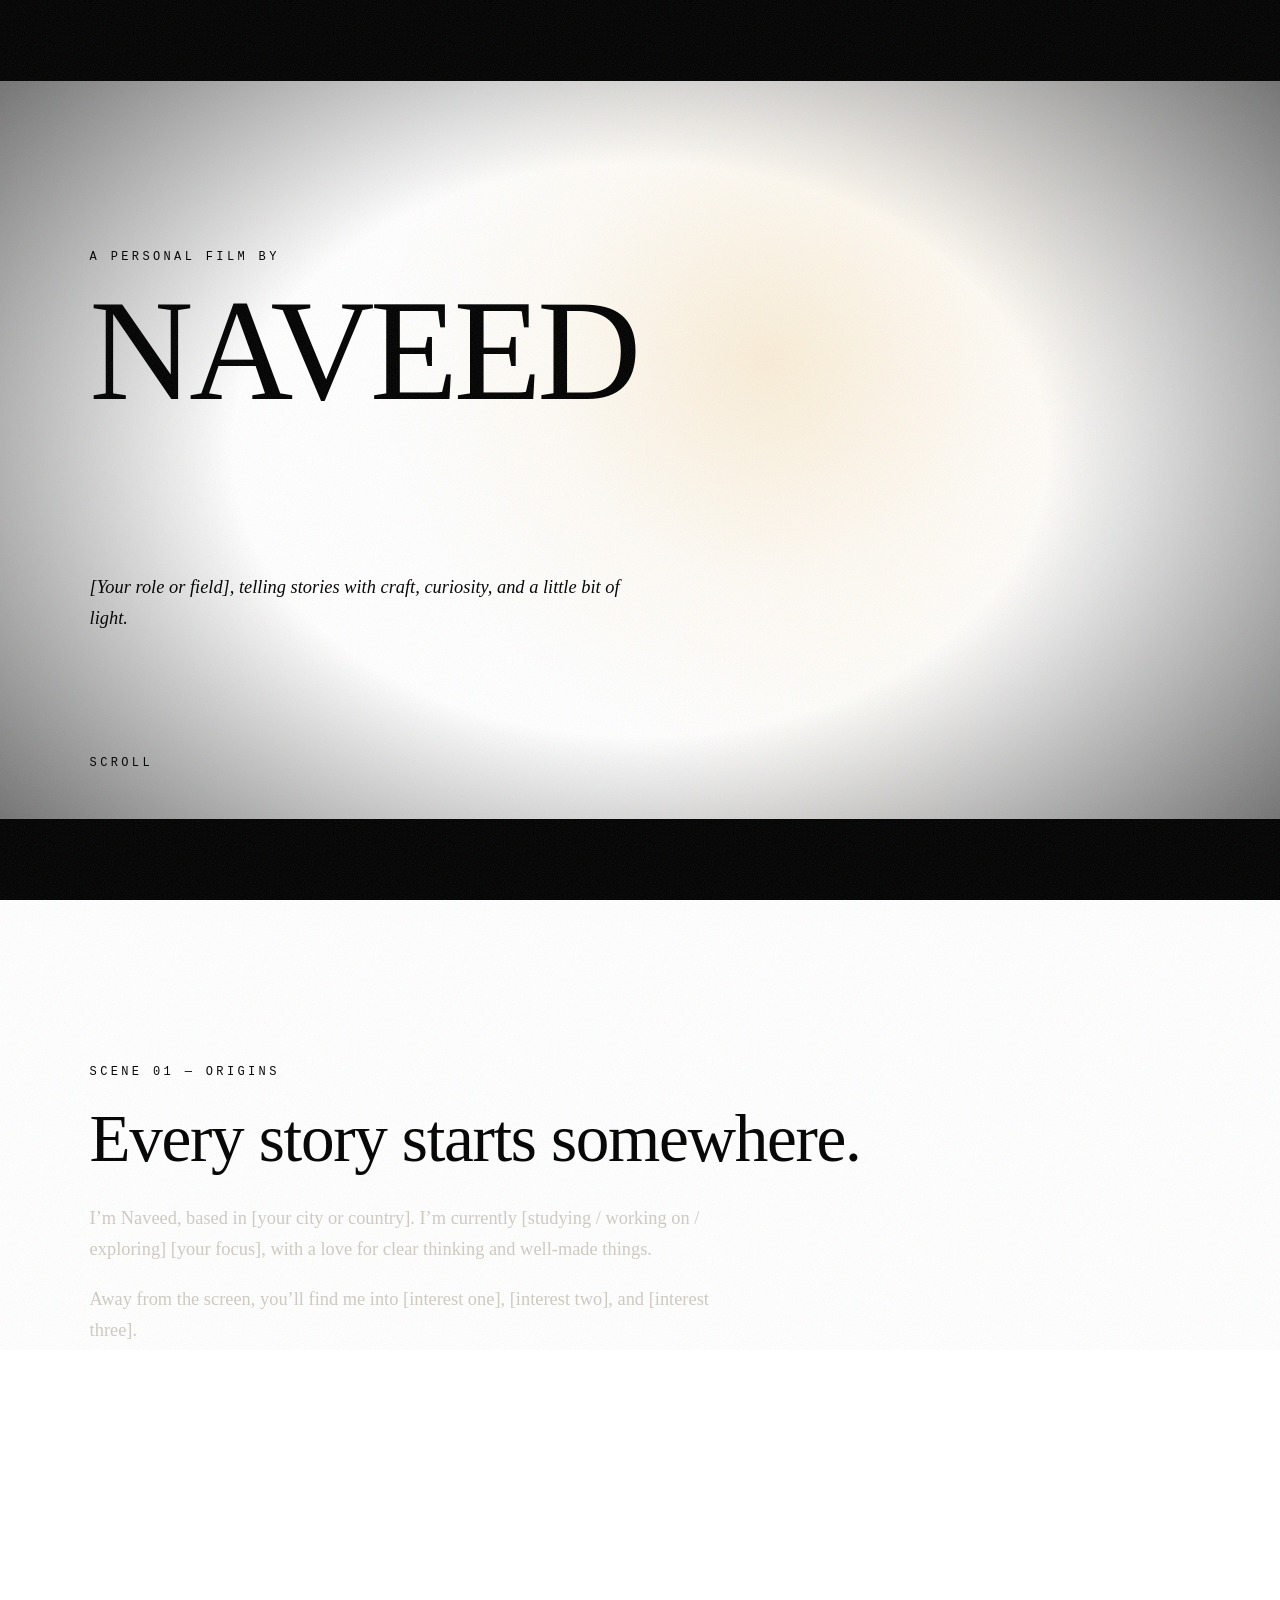
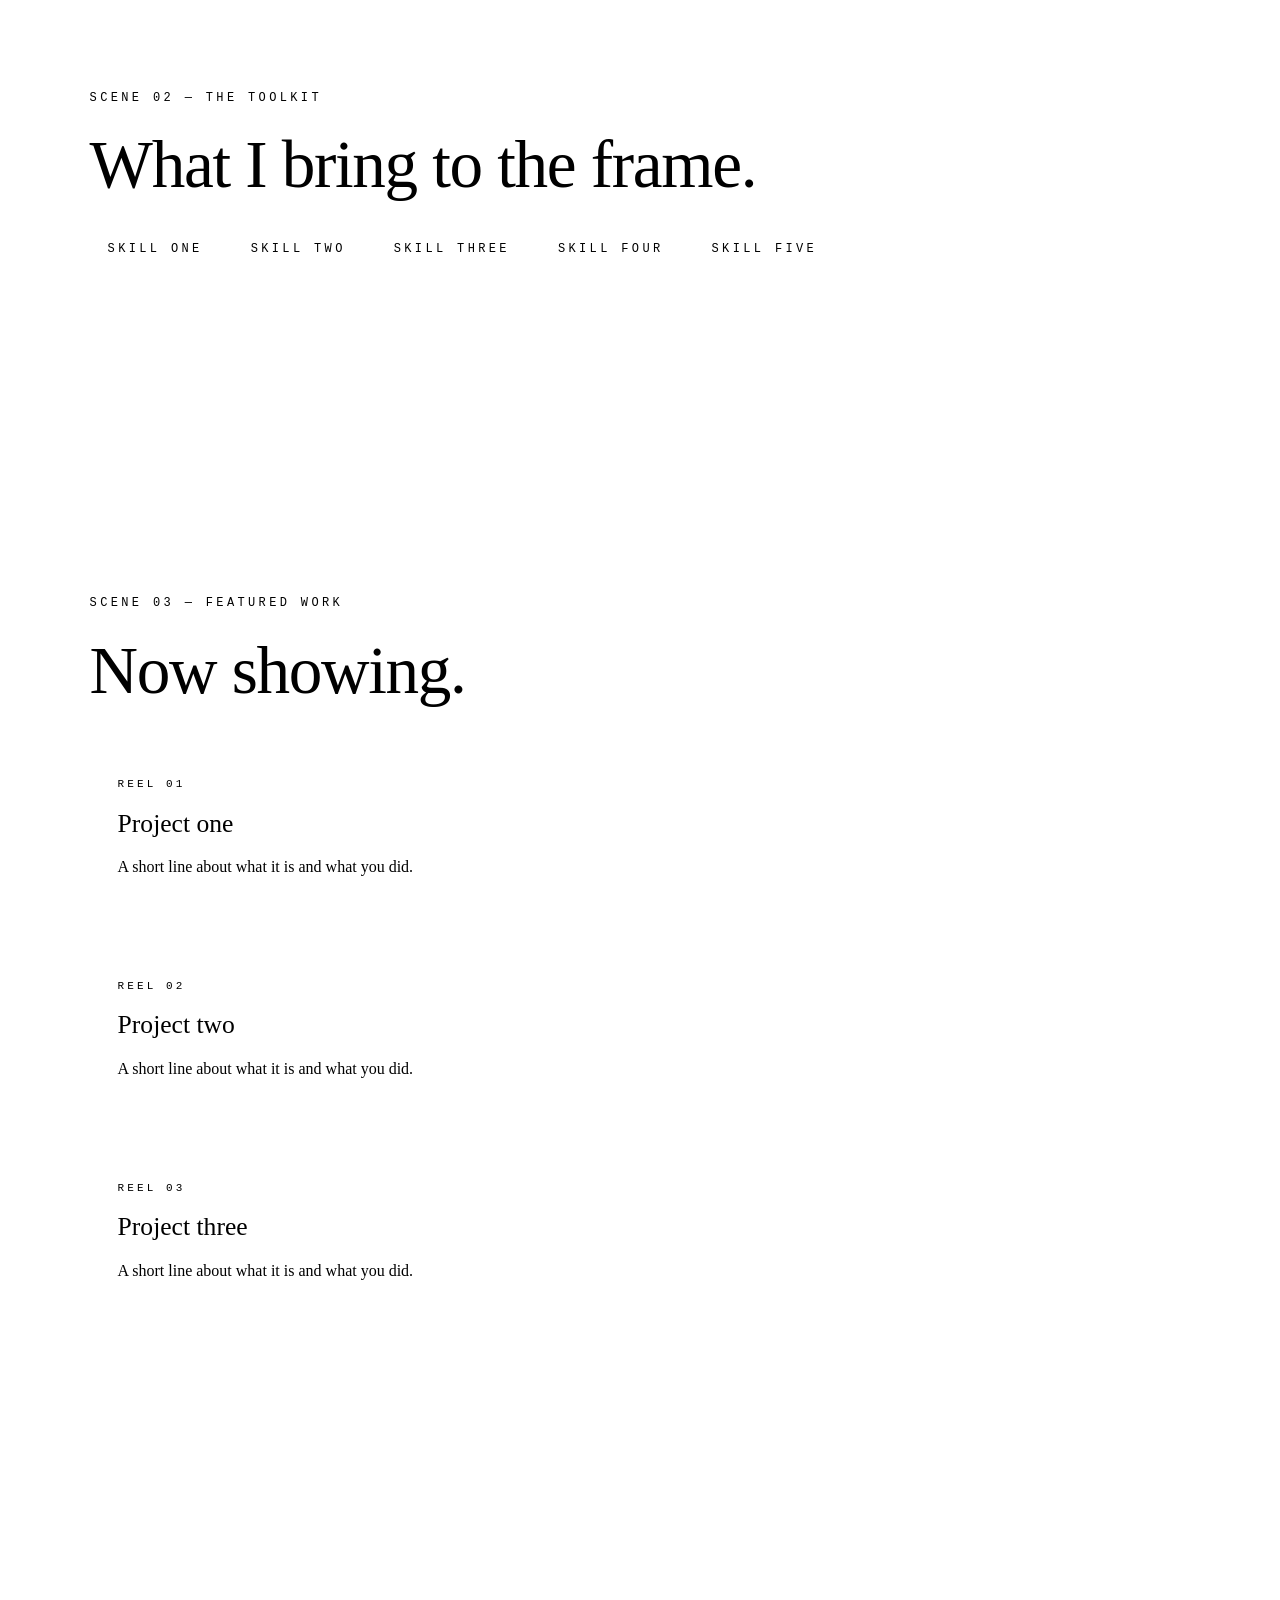
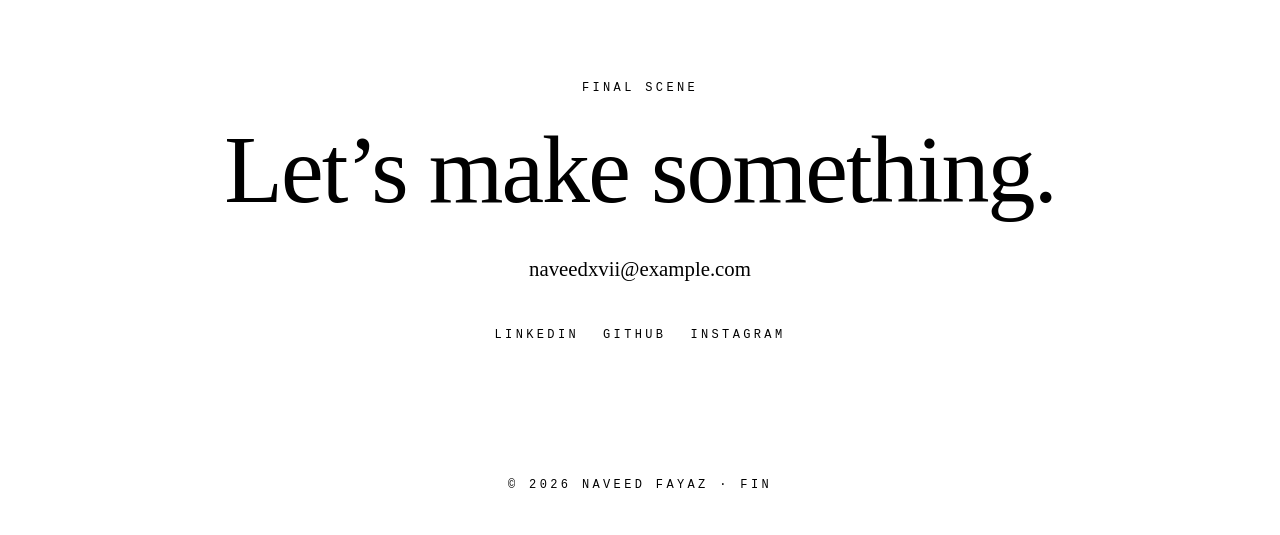
==== docs/index.html @ 534cb466 "Add static site under docs/ for GitHub Pages" ====
<!DOCTYPE html>
<html lang="en">
<head>
  <meta charset="utf-8">
  <meta name="viewport" content="width=device-width,initial-scale=1,viewport-fit=cover">
  <title>Naveed Fayaz</title>
  <link rel="stylesheet" href="s.css">
</head>
<body>
<nav class="mono"><span>N.F.</span><div><a href="#about">About</a><a href="#skills">Skills</a><a href="#work">Work</a><a href="#contact">Contact</a></div></nav>

<header class="hero" id="top">
  <div class="glow" id="glow"></div><div class="beam"></div>
  <div class="in">
    <div class="pre mono">A personal film by</div>
    <h1><span>Naveed</span><span>Fayaz</span></h1>
    <p class="tag">[Your role or field], telling stories with craft, curiosity, and a little bit of light.</p>
  </div>
  <div class="scroll mono">Scroll<i></i></div>
</header>

<section class="scene" id="about">
  <span class="num mono rv">Scene 01 — Origins</span>
  <h2 class="rv">Every story starts somewhere.</h2>
  <p class="rv">I’m Naveed, based in [your city or country]. I’m currently [studying / working on / exploring] [your focus], with a love for clear thinking and well-made things.</p>
  <p class="rv">Away from the screen, you’ll find me into [interest one], [interest two], and [interest three].</p>
</section>

<section class="scene" id="skills">
  <span class="num mono rv">Scene 02 — The Toolkit</span>
  <h2 class="rv">What I bring to the frame.</h2>
  <div class="chips rv mono">
    <span class="chip">Skill one</span><span class="chip">Skill two</span><span class="chip">Skill three</span><span class="chip">Skill four</span><span class="chip">Skill five</span>
  </div>
</section>

<section class="scene" id="work">
  <span class="num mono rv">Scene 03 — Featured Work</span>
  <h2 class="rv">Now showing.</h2>
  <div class="reel">
    <article class="film rv"><span class="mono">Reel 01</span><h3>Project one</h3><p>A short line about what it is and what you did.</p></article>
    <article class="film rv"><span class="mono">Reel 02</span><h3>Project two</h3><p>A short line about what it is and what you did.</p></article>
    <article class="film rv"><span class="mono">Reel 03</span><h3>Project three</h3><p>A short line about what it is and what you did.</p></article>
  </div>
</section>

<section class="scene credits" id="contact">
  <span class="num mono rv">Final Scene</span>
  <h2 class="rv">Let’s make something.</h2>
  <a class="rv" href="mailto:naveedvxii@example.com">naveedxvii@example.com</a>
  <div class="links mono rv"><a href="#">LinkedIn</a><a href="#">GitHub</a><a href="#">Instagram</a></div>
</section>
<div class="end mono">© 2026 Naveed Fayaz · Fin</div>

<script src="a.js"></script>
</body>
</html>
---- docs/s.css ----
--bg:#07070a;--surface:#101015;--text:#f1ede4;--muted:#8d8a84;--accent:#e8b04a;--border:#22222a;
  color-scheme:dark;box-sizing:border-box;
  padding-top:env(safe-area-inset-top,0px);padding-bottom:env(safe-area-inset-bottom,0px);
}
@media (prefers-color-scheme:dark){:root:not([data-theme="light"]){--bg:#07070a;--surface:#101015;--text:#f1ede4;--muted:#8d8a84;--accent:#e8b04a;--border:#22222a}}
:root[data-theme="dark"]{--bg:#07070a;--surface:#101015;--text:#f1ede4;--muted:#8d8a84;--accent:#e8b04a;--border:#22222a}
html{scroll-padding-top:env(safe-area-inset-top,0px);scroll-behavior:smooth;background:var(--bg)}
*{box-sizing:border-box}
body{margin:0;background:var(--bg);color:var(--text);font-family:Georgia,"Times New Roman",serif;line-height:1.7;overflow-x:hidden}
.mono{font-family:ui-monospace,"SF Mono",Menlo,Consolas,monospace;font-size:12px;letter-spacing:.28em;text-transform:uppercase}

/* film grain + vignette */
body::before{content:"";position:fixed;inset:-50%;z-index:50;pointer-events:none;opacity:.09;
  background-image:url("data:image/svg+xml;utf8,<svg xmlns='http://www.w3.org/2000/svg' width='200' height='200'><filter id='n'><feTurbulence type='fractalNoise' baseFrequency='.9' numOctaves='2' stitchTiles='stitch'/></filter><rect width='100%' height='100%' filter='url(%23n)'/></svg>");
  animation:grain 1s steps(6) infinite}
@keyframes grain{0%{transform:translate(0,0)}20%{transform:translate(-3%,2%)}40%{transform:translate(2%,-3%)}60%{transform:translate(-2%,-1%)}80%{transform:translate(3%,3%)}100%{transform:translate(0,0)}}
body::after{content:"";position:fixed;inset:0;z-index:49;pointer-events:none;background:radial-gradient(ellipse at center,transparent 45%,rgba(0,0,0,.65) 100%)}

nav{position:fixed;top:env(safe-area-inset-top,0px);left:0;right:0;z-index:40;display:flex;justify-content:space-between;align-items:center;padding:18px 24px;color:var(--muted)}
nav a{color:inherit;text-decoration:none;margin-left:18px;transition:color .3s}
nav a:hover{color:var(--accent)}
body::selection{background:var(--accent);color:#000}

/* hero */
.hero{position:relative;min-height:100vh;min-height:100svh;display:flex;flex-direction:column;justify-content:center;padding:0 7vw;overflow:hidden}
.hero::before,.hero::after{content:"";position:absolute;left:0;right:0;height:9vh;background:#000;z-index:3}
.hero::before{top:0;animation:barT 1.6s .2s cubic-bezier(.7,0,.2,1) both}
.hero::after{bottom:0;animation:barB 1.6s .2s cubic-bezier(.7,0,.2,1) both}
@keyframes barT{from{height:50vh}to{height:9vh}}
@keyframes barB{from{height:50vh}to{height:9vh}}
.glow{position:absolute;width:70vmax;height:70vmax;left:var(--mx,60%);top:var(--my,40%);transform:translate(-50%,-50%);
  background:radial-gradient(circle,rgba(232,176,74,.22),rgba(232,176,74,.05) 35%,transparent 62%);transition:left .6s ease-out,top .6s ease-out;z-index:1}
.beam{position:absolute;top:-20%;right:12%;width:30vmax;height:140%;transform:rotate(18deg);z-index:1;
  background:linear-gradient(90deg,transparent,rgba(255,240,210,.07),transparent);animation:sweep 9s ease-in-out infinite alternate}
@keyframes sweep{from{transform:rotate(18deg) translateX(-8vmax)}to{transform:rotate(18deg) translateX(8vmax)}}
.hero .in{position:relative;z-index:2}
.pre{color:var(--accent);opacity:0;animation:fade 1.4s 1.4s forwards}
h1{margin:18px 0 22px;font-weight:400;font-size:clamp(3rem,15vw,9rem);line-height:.92;letter-spacing:-.03em;text-transform:uppercase}
h1 span{display:block;opacity:0;filter:blur(14px);transform:translateY(24px);animation:rise 1.6s forwards cubic-bezier(.2,.7,.2,1)}
h1 span:nth-child(1){animation-delay:1.7s}
h1 span:nth-child(2){animation-delay:2.0s;color:transparent;-webkit-text-stroke:1px var(--text)}
@keyframes rise{to{opacity:1;filter:blur(0);transform:none}}
@keyframes fade{to{opacity:1}}
.tag{max-width:30em;color:var(--muted);font-size:1.15rem;font-style:italic;opacity:0;animation:fade 1.6s 2.6s forwards}
.scroll{position:absolute;bottom:13vh;left:7vw;z-index:2;color:var(--muted);opacity:0;animation:fade 1s 3.2s forwards}
.scroll i{display:inline-block;width:1px;height:40px;background:var(--accent);margin-left:14px;vertical-align:middle;animation:drip 2s ease-in-out infinite}
@keyframes drip{0%{transform:scaleY(0);transform-origin:top}50%{transform:scaleY(1);transform-origin:top}51%{transform-origin:bottom}100%{transform:scaleY(0);transform-origin:bottom}}

/* scenes */
.scene{position:relative;padding:18vh 7vw;border-top:1px solid var(--border)}
.num{color:var(--accent);display:block;margin-bottom:22px}
.scene h2{margin:0 0 28px;font-weight:400;font-size:clamp(2rem,8vw,4.2rem);line-height:1.05;letter-spacing:-.02em}
.scene p{max-width:36em;color:#cfcbc2;font-size:1.15rem;margin:0 0 18px}
.chips{display:flex;flex-wrap:wrap;gap:12px;margin-top:10px}
.chip{border:1px solid var(--border);padding:10px 18px;border-radius:2px;background:var(--surface);transition:all .4s}
.chip:hover{border-color:var(--accent);color:var(--accent);transform:translateY(-3px)}
.reel{display:grid;gap:22px;margin-top:20px}
.film{position:relative;background:var(--surface);border:1px solid var(--border);padding:34px 28px;overflow:hidden;transition:transform .5s,border-color .5s}
.film::before{content:"";position:absolute;inset:0;background:linear-gradient(120deg,transparent 30%,rgba(232,176,74,.08),transparent 70%);transform:translateX(-100%);transition:transform .9s}
.film:hover{transform:translateY(-6px);border-color:var(--accent)}
.film:hover::before{transform:translateX(100%)}
.film h3{margin:6px 0 8px;font-weight:400;font-size:1.6rem}
.film p{margin:0;font-size:1rem;color:var(--muted)}
.film .mono{color:var(--accent);font-size:11px}

/* credits */
.credits{text-align:center;padding:22vh 7vw 14vh}
.credits h2{font-size:clamp(2.2rem,10vw,6rem);margin:0 0 30px;font-weight:400;letter-spacing:-.02em}
.credits a{display:inline-block;color:var(--text);text-decoration:none;border-bottom:1px solid var(--accent);padding-bottom:4px;font-size:1.3rem;transition:color .3s}
.credits a:hover{color:var(--accent)}
.links{margin-top:34px;color:var(--muted)}
.links a{font-size:12px;border:0;margin:0 12px;color:var(--muted)}
.end{padding:0 0 40px;text-align:center;color:var(--muted)}

/* reveal */
.rv{opacity:0;transform:translateY(40px);filter:blur(6px);transition:opacity 1.2s ease,transform 1.2s cubic-bezier(.2,.7,.2,1),filter 1.2s}
.rv.on{opacity:1;transform:none;filter:none}
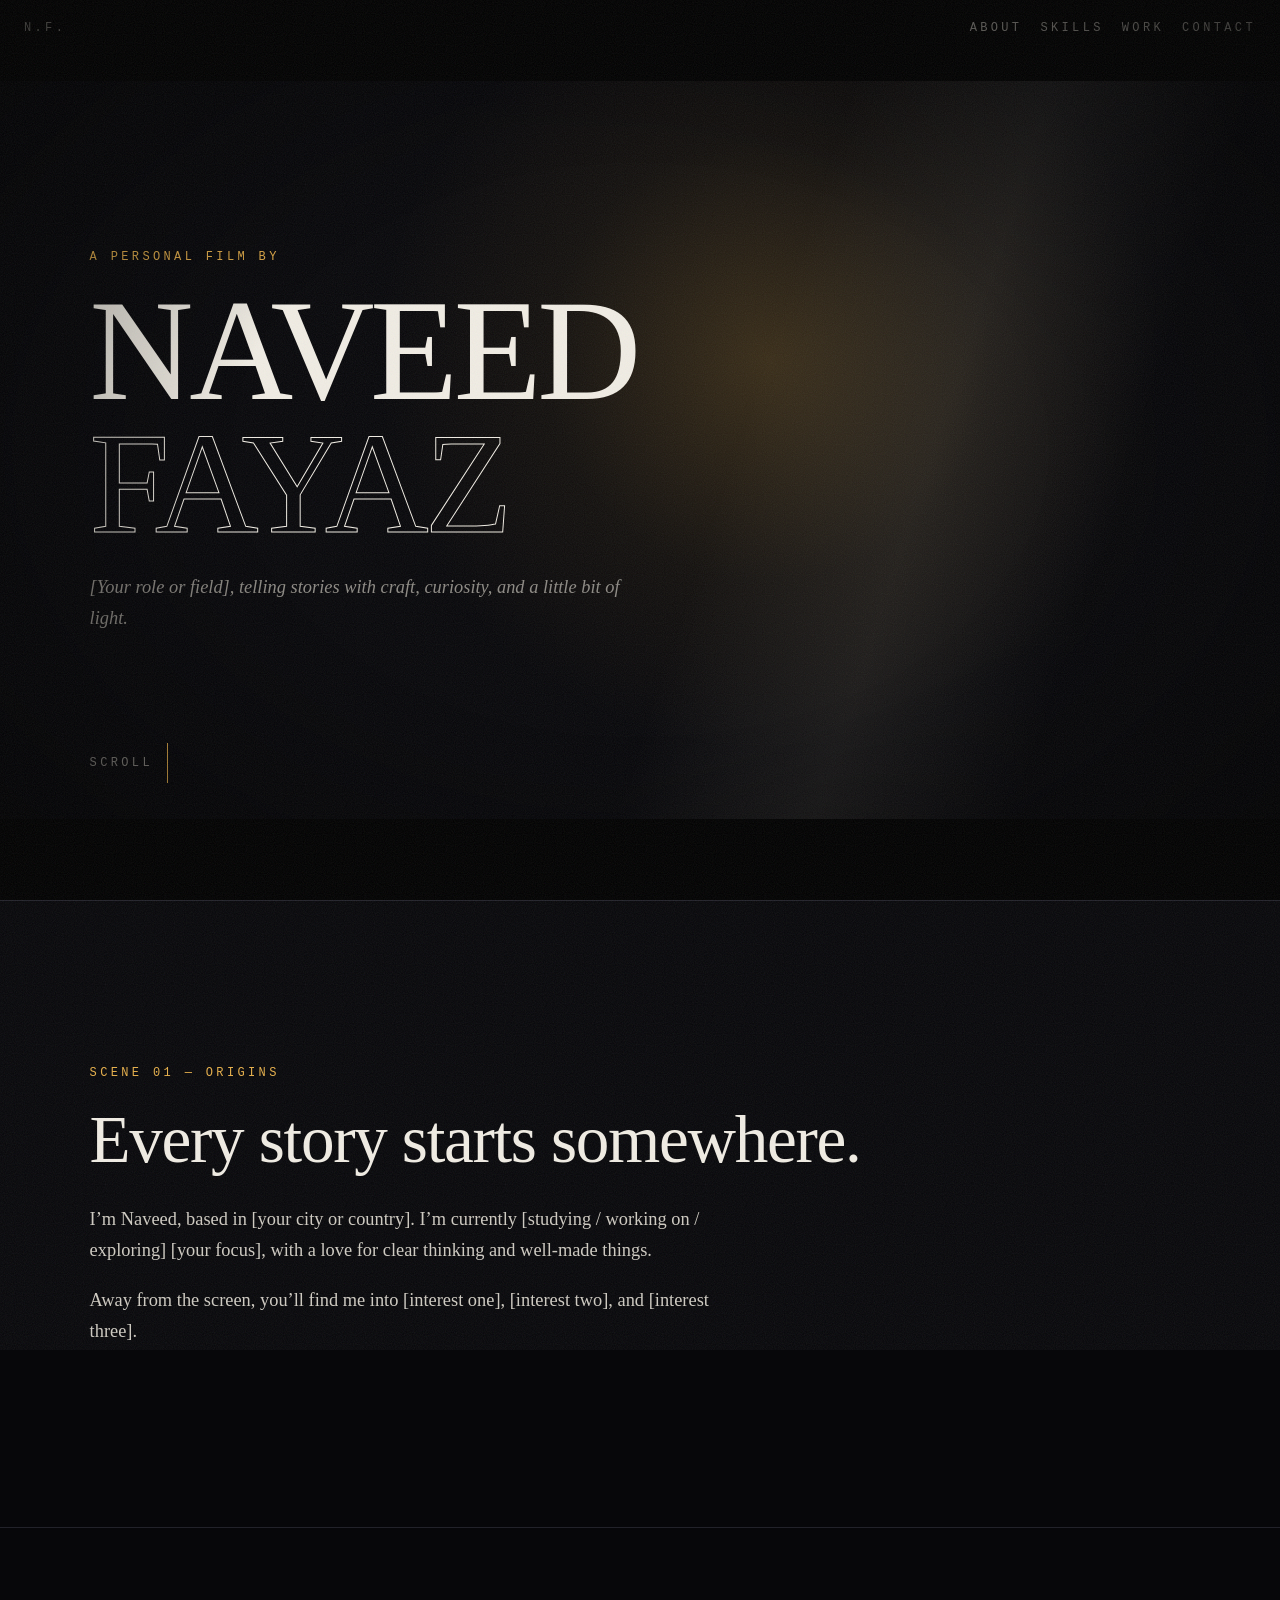
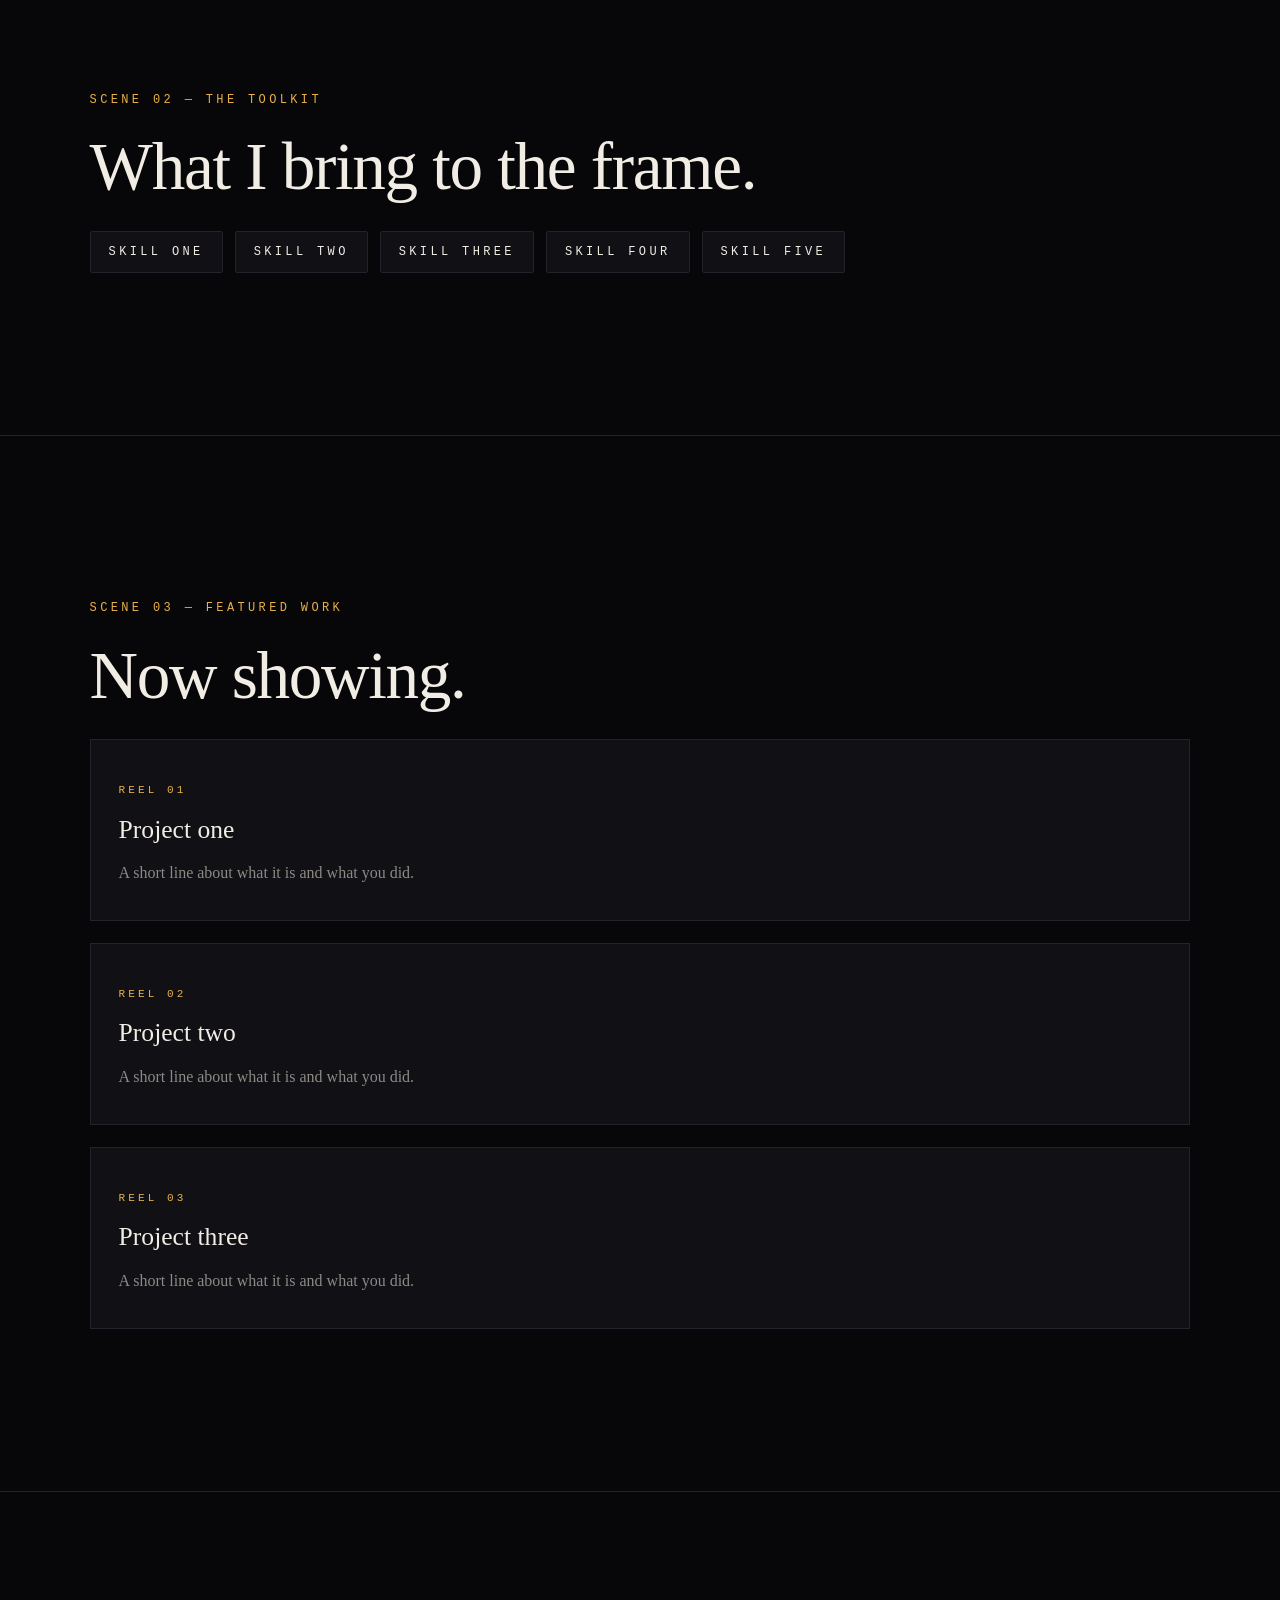
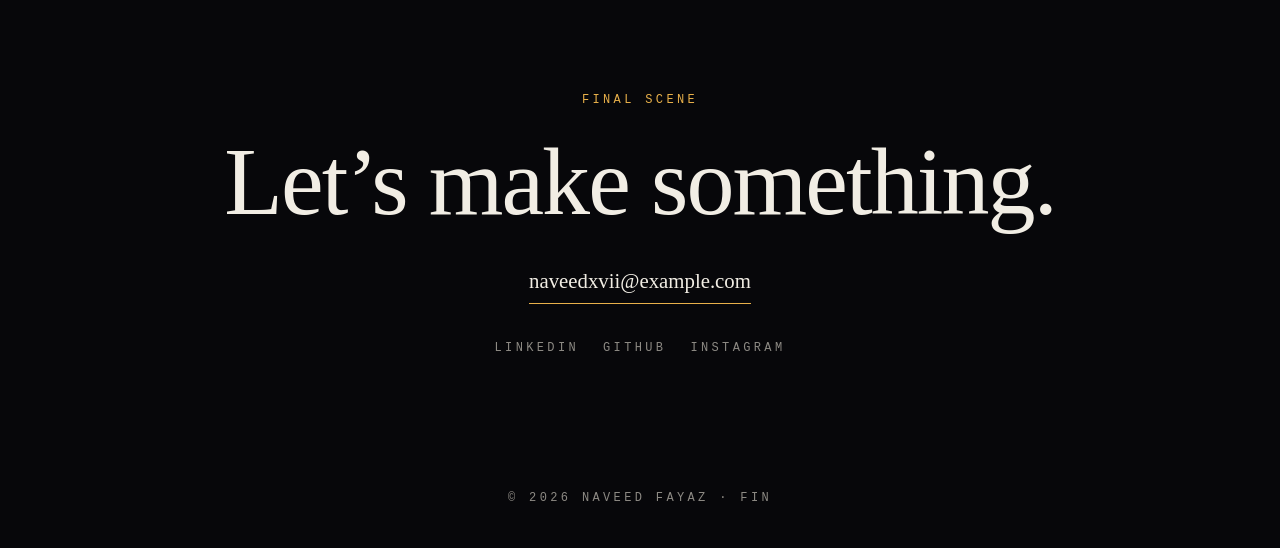
==== commit 72c267db: "Fix static build: inject actual HTML body" ====
--- a/docs/index.html
+++ b/docs/index.html
@@ -7,6 +7,7 @@
   <link rel="stylesheet" href="s.css">
 </head>
 <body>
+
 <nav class="mono"><span>N.F.</span><div><a href="#about">About</a><a href="#skills">Skills</a><a href="#work">Work</a><a href="#contact">Contact</a></div></nav>
 
 <header class="hero" id="top">
@@ -52,6 +53,7 @@
 </section>
 <div class="end mono">© 2026 Naveed Fayaz · Fin</div>
 
+
 <script src="a.js"></script>
 </body>
-</html>
+</html>
--- a/docs/s.css
+++ b/docs/s.css
@@ -1,3 +1,5 @@
+
+:root{
   --bg:#07070a;--surface:#101015;--text:#f1ede4;--muted:#8d8a84;--accent:#e8b04a;--border:#22222a;
   color-scheme:dark;box-sizing:border-box;
   padding-top:env(safe-area-inset-top,0px);padding-bottom:env(safe-area-inset-bottom,0px);
@@ -75,3 +77,4 @@
 /* reveal */
 .rv{opacity:0;transform:translateY(40px);filter:blur(6px);transition:opacity 1.2s ease,transform 1.2s cubic-bezier(.2,.7,.2,1),filter 1.2s}
 .rv.on{opacity:1;transform:none;filter:none}
+@media (prefers-reduced-motion:reduce){*,*::before,*::after{animation:none!important;transition:none!important}h1 span,.pre,.tag,.scroll{opacity:1;filter:none;transform:none}.rv{opacity:1;transform:none;filter:none}}
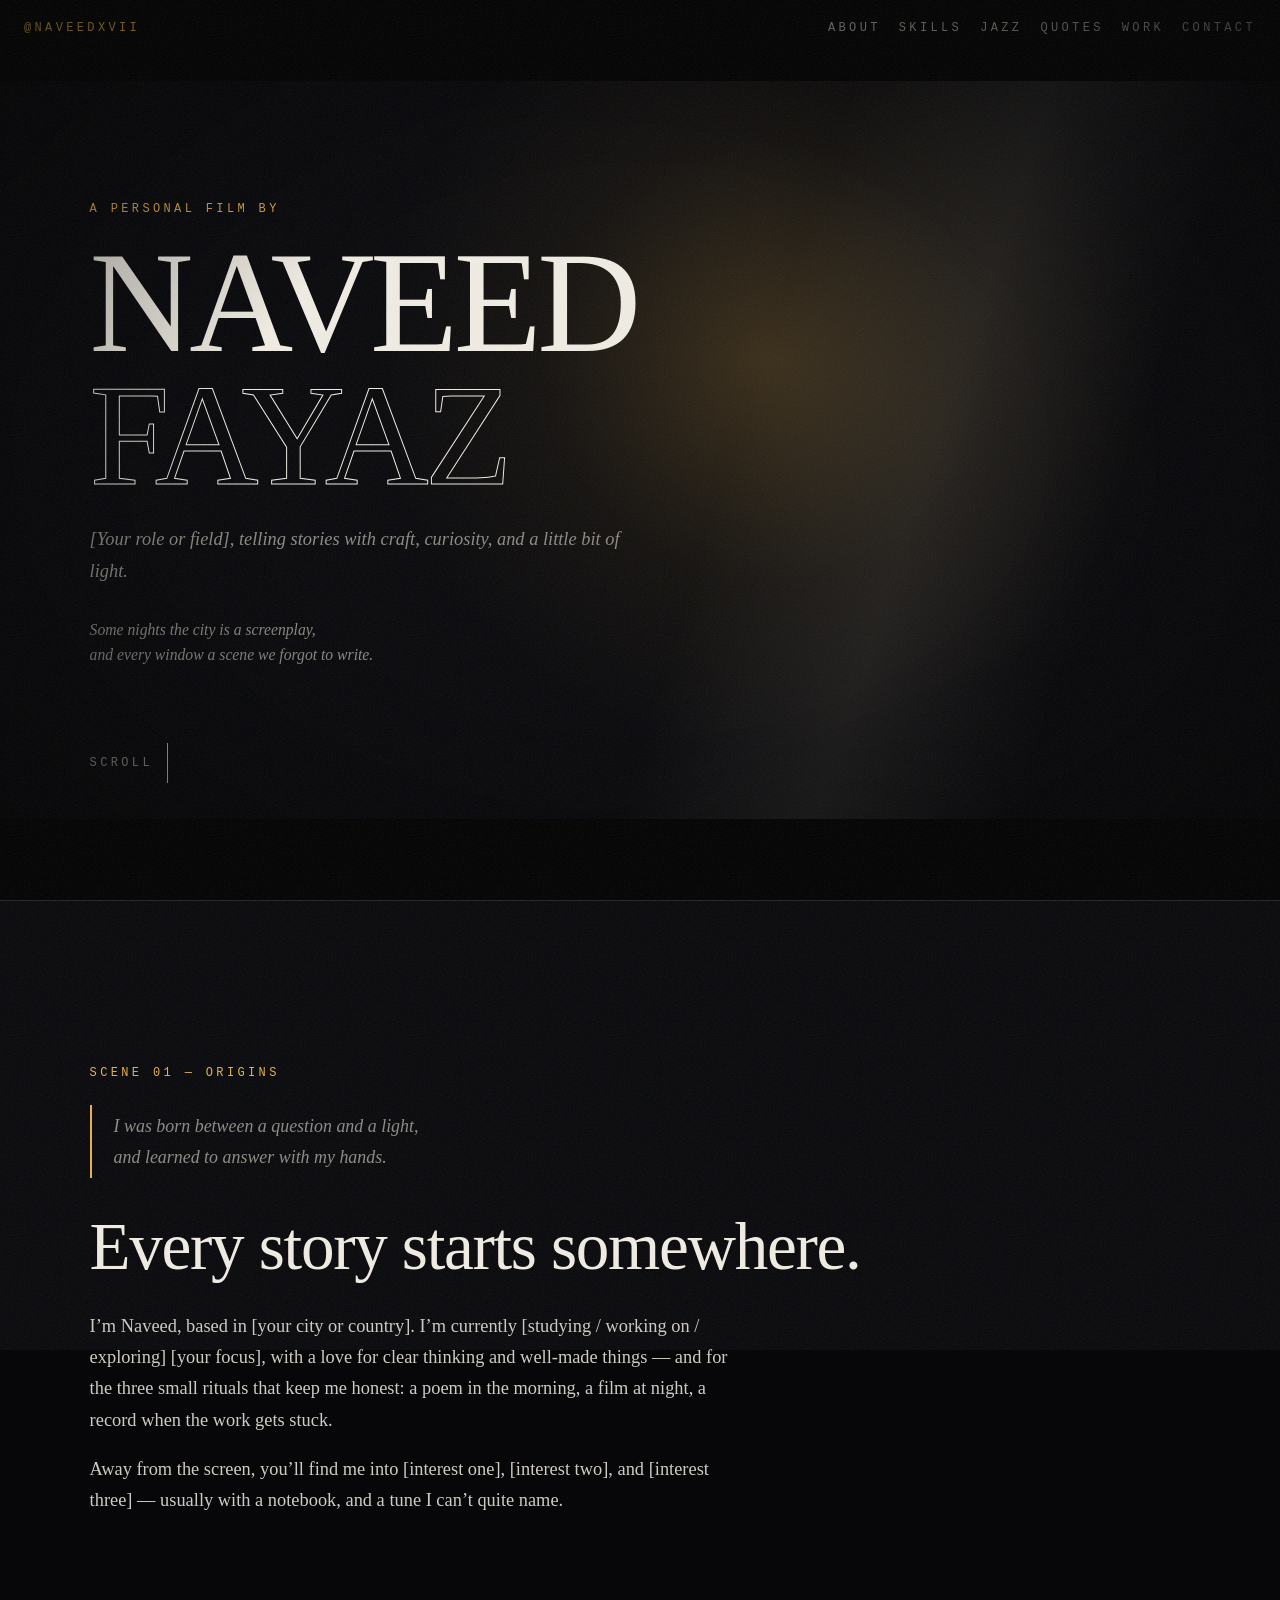
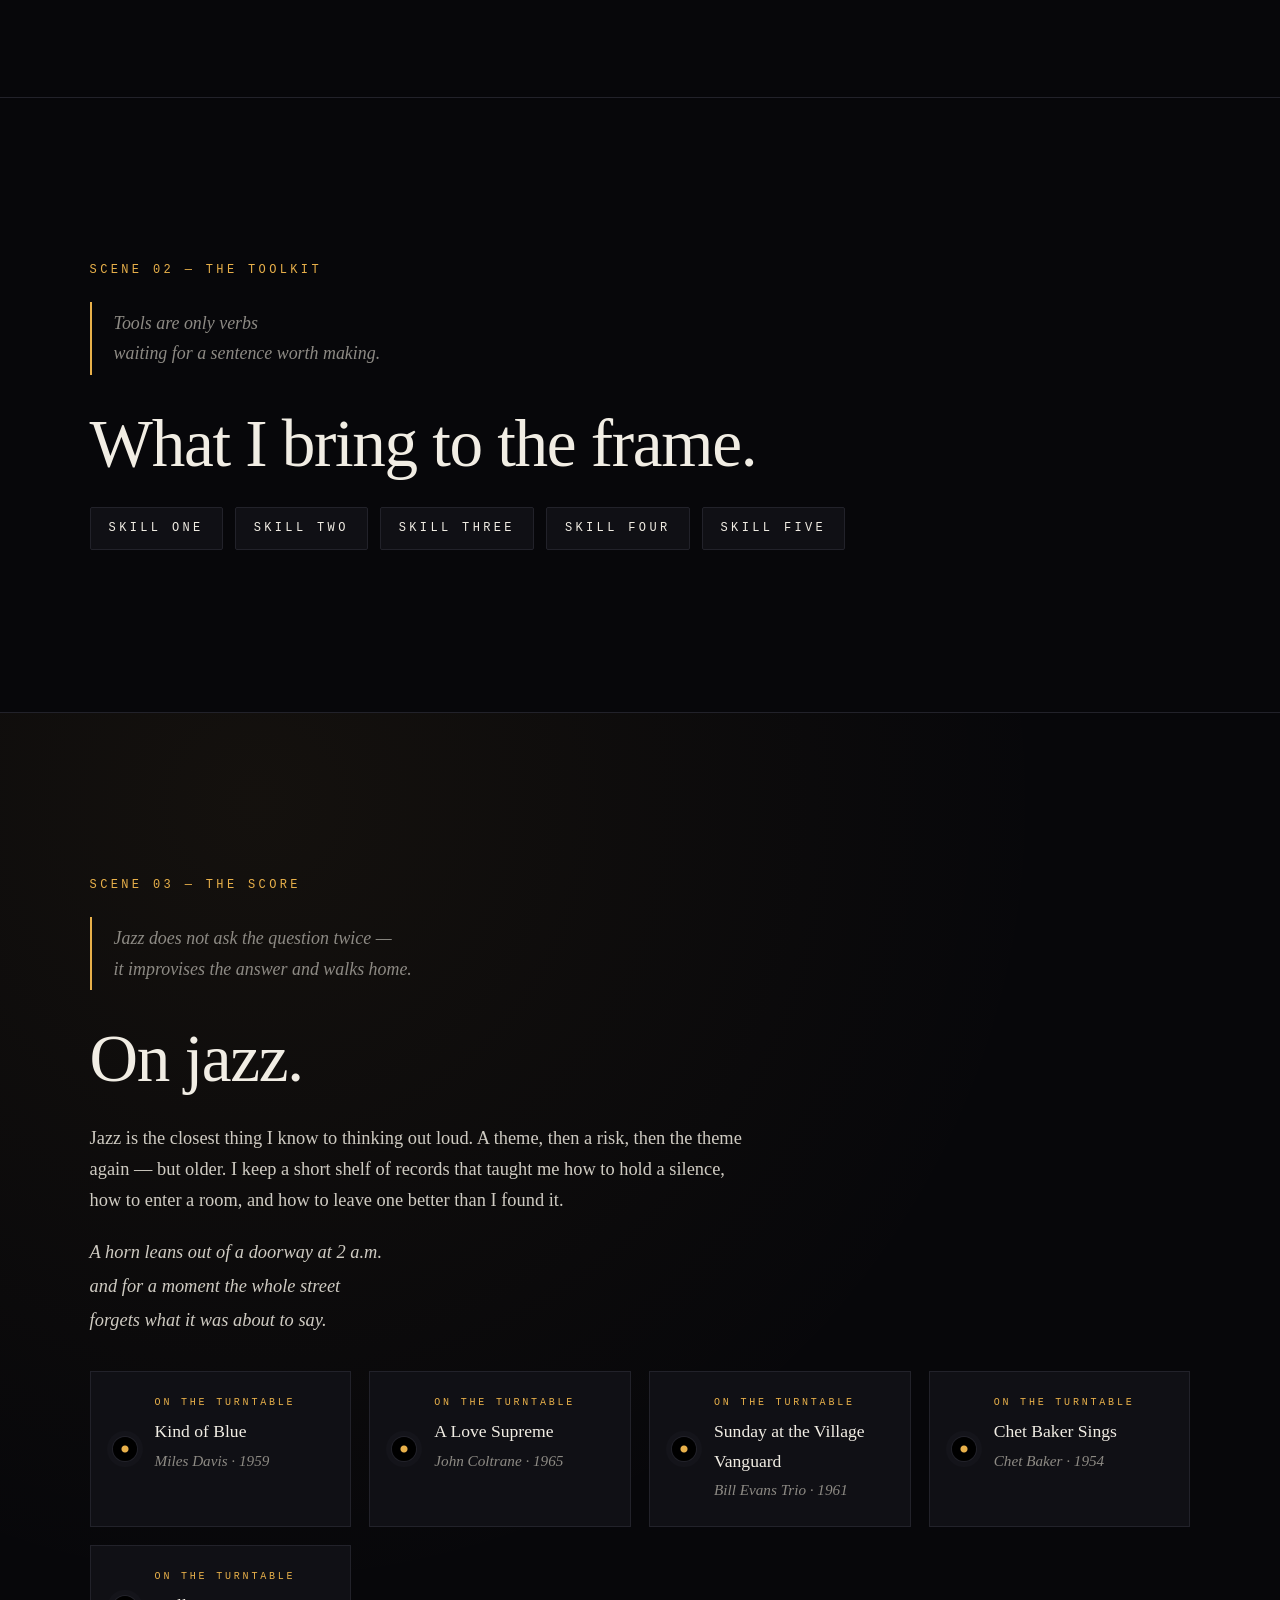
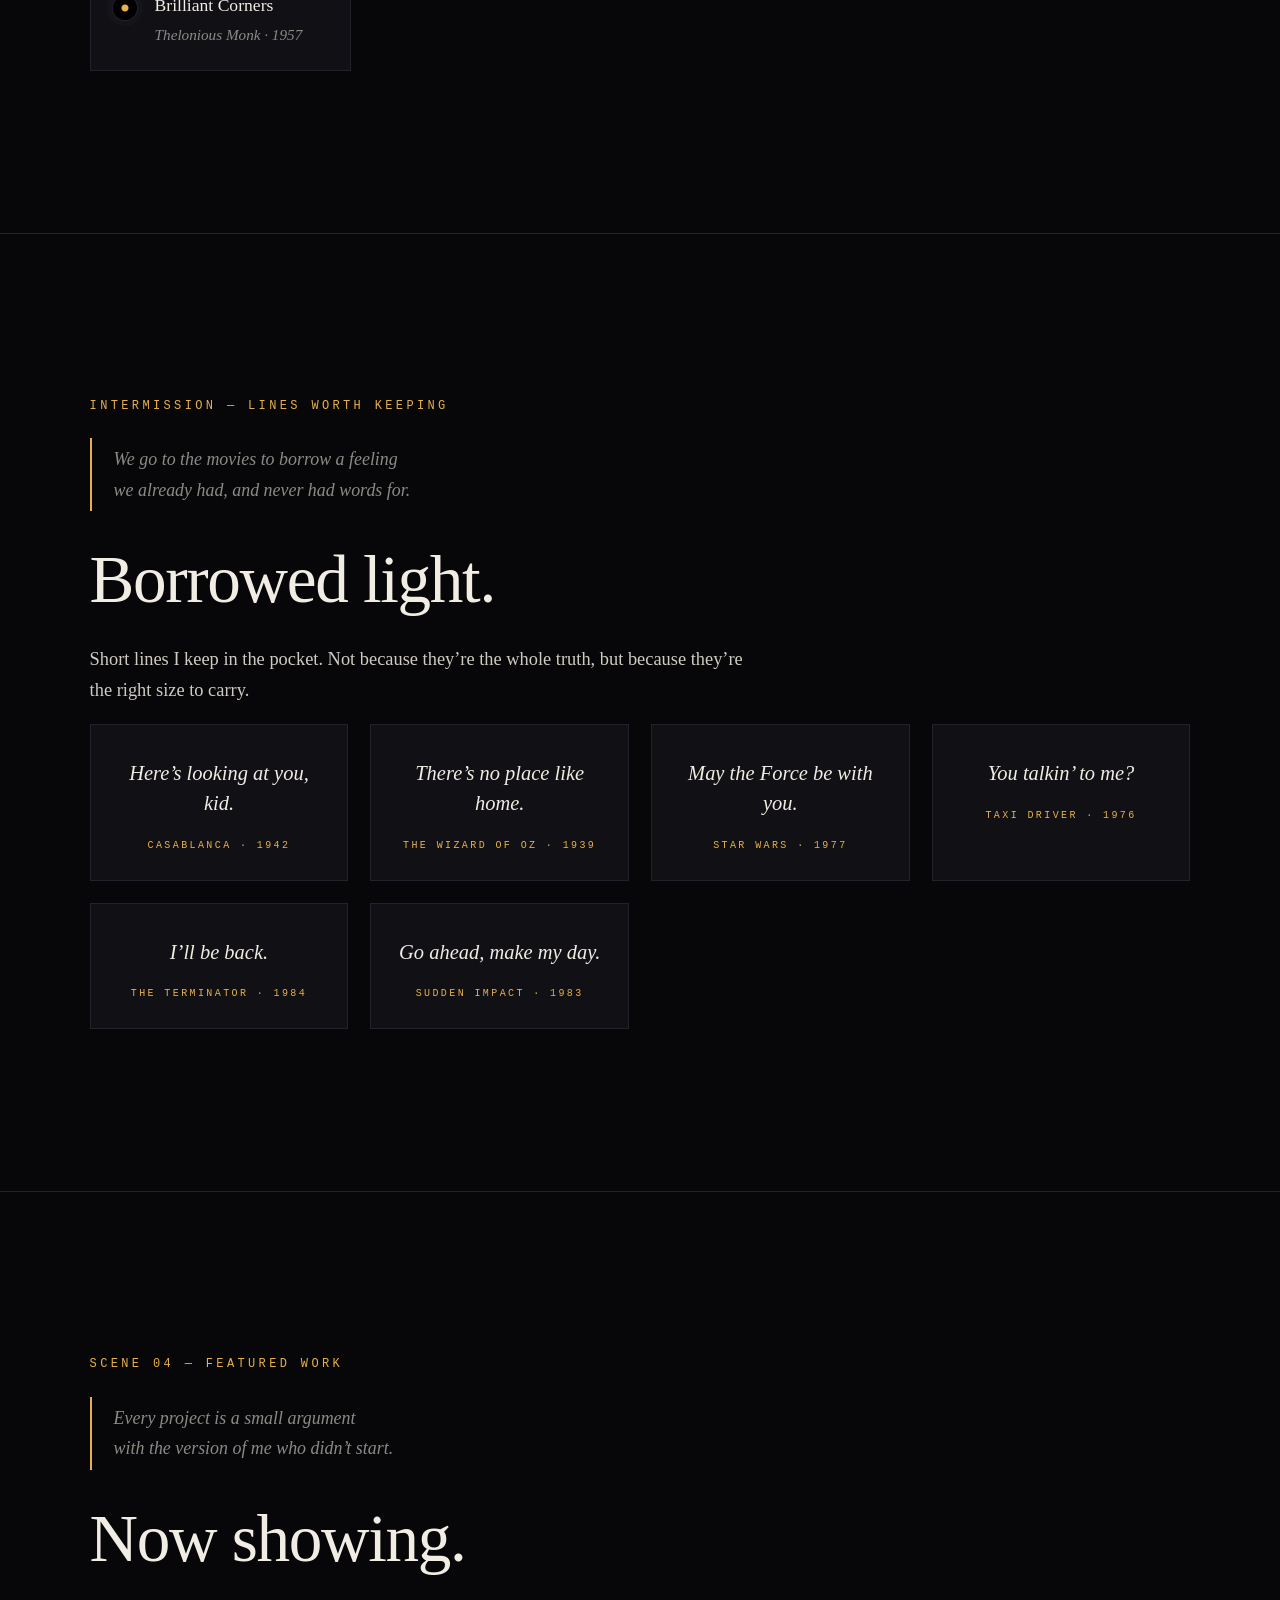
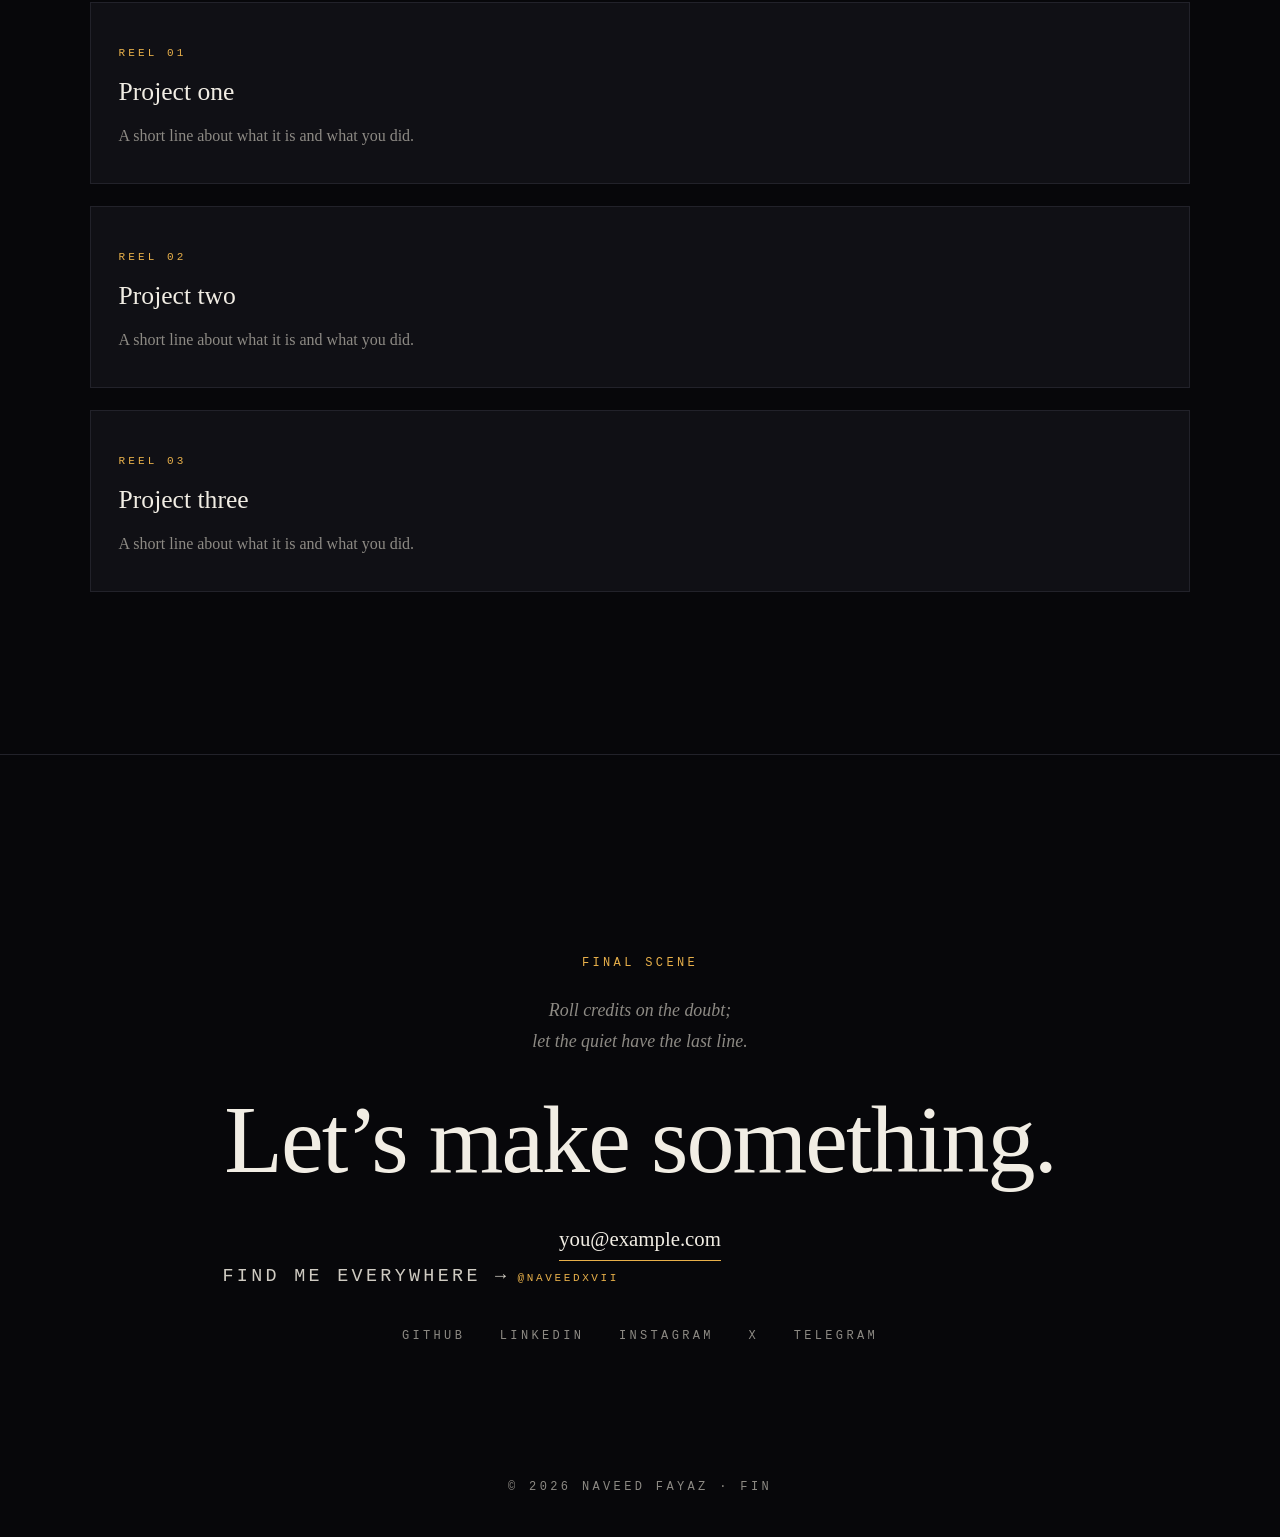
==== commit d77ce307: "Add poetry, jazz section, and @naveedxvii links to live site" ====
--- a/docs/index.html
+++ b/docs/index.html
@@ -8,7 +8,7 @@
 </head>
 <body>
 
-<nav class="mono"><span>N.F.</span><div><a href="#about">About</a><a href="#skills">Skills</a><a href="#work">Work</a><a href="#contact">Contact</a></div></nav>
+<nav class="mono"><a class="brand" href="https://github.com/naveedxvii" target="_blank" rel="noopener">@naveedxvii</a><div><a href="#about">About</a><a href="#skills">Skills</a><a href="#jazz">Jazz</a><a href="#intermission">Quotes</a><a href="#work">Work</a><a href="#contact">Contact</a></div></nav>
 
 <header class="hero" id="top">
   <div class="glow" id="glow"></div><div class="beam"></div>
@@ -16,27 +16,61 @@
     <div class="pre mono">A personal film by</div>
     <h1><span>Naveed</span><span>Fayaz</span></h1>
     <p class="tag">[Your role or field], telling stories with craft, curiosity, and a little bit of light.</p>
+    <p class="hero-verse verse">Some nights the city is a screenplay,<br>and every window a scene we forgot to write.</p>
   </div>
   <div class="scroll mono">Scroll<i></i></div>
 </header>
 
 <section class="scene" id="about">
   <span class="num mono rv">Scene 01 — Origins</span>
+  <blockquote class="epigraph rv">I was born between a question and a light,<br>and learned to answer with my hands.</blockquote>
   <h2 class="rv">Every story starts somewhere.</h2>
-  <p class="rv">I’m Naveed, based in [your city or country]. I’m currently [studying / working on / exploring] [your focus], with a love for clear thinking and well-made things.</p>
-  <p class="rv">Away from the screen, you’ll find me into [interest one], [interest two], and [interest three].</p>
+  <p class="rv">I’m Naveed, based in [your city or country]. I’m currently [studying / working on / exploring] [your focus], with a love for clear thinking and well-made things — and for the three small rituals that keep me honest: a poem in the morning, a film at night, a record when the work gets stuck.</p>
+  <p class="rv">Away from the screen, you’ll find me into [interest one], [interest two], and [interest three] — usually with a notebook, and a tune I can’t quite name.</p>
 </section>
 
 <section class="scene" id="skills">
   <span class="num mono rv">Scene 02 — The Toolkit</span>
+  <blockquote class="epigraph rv">Tools are only verbs<br>waiting for a sentence worth making.</blockquote>
   <h2 class="rv">What I bring to the frame.</h2>
   <div class="chips rv mono">
     <span class="chip">Skill one</span><span class="chip">Skill two</span><span class="chip">Skill three</span><span class="chip">Skill four</span><span class="chip">Skill five</span>
   </div>
 </section>
 
+<section class="scene jazz" id="jazz">
+  <span class="num mono rv">Scene 03 — The Score</span>
+  <blockquote class="epigraph rv">Jazz does not ask the question twice —<br>it improvises the answer and walks home.</blockquote>
+  <h2 class="rv">On jazz.</h2>
+  <p class="rv">Jazz is the closest thing I know to thinking out loud. A theme, then a risk, then the theme again — but older. I keep a short shelf of records that taught me how to hold a silence, how to enter a room, and how to leave one better than I found it.</p>
+  <p class="verse rv">A horn leans out of a doorway at 2 a.m.<br>and for a moment the whole street<br>forgets what it was about to say.</p>
+  <div class="records">
+    <article class="record rv"><span class="mono">On the turntable</span><strong>Kind of Blue</strong><em>Miles Davis · 1959</em></article>
+    <article class="record rv"><span class="mono">On the turntable</span><strong>A Love Supreme</strong><em>John Coltrane · 1965</em></article>
+    <article class="record rv"><span class="mono">On the turntable</span><strong>Sunday at the Village Vanguard</strong><em>Bill Evans Trio · 1961</em></article>
+    <article class="record rv"><span class="mono">On the turntable</span><strong>Chet Baker Sings</strong><em>Chet Baker · 1954</em></article>
+    <article class="record rv"><span class="mono">On the turntable</span><strong>Brilliant Corners</strong><em>Thelonious Monk · 1957</em></article>
+  </div>
+</section>
+
+<section class="scene" id="intermission">
+  <span class="num mono rv">Intermission — Lines Worth Keeping</span>
+  <blockquote class="epigraph rv">We go to the movies to borrow a feeling<br>we already had, and never had words for.</blockquote>
+  <h2 class="rv">Borrowed light.</h2>
+  <p class="rv">Short lines I keep in the pocket. Not because they’re the whole truth, but because they’re the right size to carry.</p>
+  <div class="intertitles">
+    <figure class="intertitle rv"><blockquote>Here’s looking at you, kid.</blockquote><figcaption>Casablanca · 1942</figcaption></figure>
+    <figure class="intertitle rv"><blockquote>There’s no place like home.</blockquote><figcaption>The Wizard of Oz · 1939</figcaption></figure>
+    <figure class="intertitle rv"><blockquote>May the Force be with you.</blockquote><figcaption>Star Wars · 1977</figcaption></figure>
+    <figure class="intertitle rv"><blockquote>You talkin’ to me?</blockquote><figcaption>Taxi Driver · 1976</figcaption></figure>
+    <figure class="intertitle rv"><blockquote>I’ll be back.</blockquote><figcaption>The Terminator · 1984</figcaption></figure>
+    <figure class="intertitle rv"><blockquote>Go ahead, make my day.</blockquote><figcaption>Sudden Impact · 1983</figcaption></figure>
+  </div>
+</section>
+
 <section class="scene" id="work">
-  <span class="num mono rv">Scene 03 — Featured Work</span>
+  <span class="num mono rv">Scene 04 — Featured Work</span>
+  <blockquote class="epigraph rv">Every project is a small argument<br>with the version of me who didn’t start.</blockquote>
   <h2 class="rv">Now showing.</h2>
   <div class="reel">
     <article class="film rv"><span class="mono">Reel 01</span><h3>Project one</h3><p>A short line about what it is and what you did.</p></article>
@@ -47,12 +81,19 @@
 
 <section class="scene credits" id="contact">
   <span class="num mono rv">Final Scene</span>
+  <blockquote class="epigraph rv">Roll credits on the doubt;<br>let the quiet have the last line.</blockquote>
   <h2 class="rv">Let’s make something.</h2>
-  <a class="rv" href="mailto:naveedvxii@example.com">naveedxvii@example.com</a>
-  <div class="links mono rv"><a href="#">LinkedIn</a><a href="#">GitHub</a><a href="#">Instagram</a></div>
+  <a class="rv" href="mailto:you@example.com">you@example.com</a>
+  <p class="handle mono rv">Find me everywhere →<a href="https://github.com/naveedxvii" target="_blank" rel="noopener">@naveedxvii</a></p>
+  <div class="links mono rv">
+    <a href="https://github.com/naveedxvii" target="_blank" rel="noopener">GitHub</a>
+    <a href="https://www.linkedin.com/in/naveedxvii" target="_blank" rel="noopener">LinkedIn</a>
+    <a href="https://www.instagram.com/naveedxvii" target="_blank" rel="noopener">Instagram</a>
+    <a href="https://x.com/naveedxvii" target="_blank" rel="noopener">X</a>
+    <a href="https://t.me/naveedxvii" target="_blank" rel="noopener">Telegram</a>
+  </div>
 </section>
 <div class="end mono">© 2026 Naveed Fayaz · Fin</div>
-
 
 <script src="a.js"></script>
 </body>
--- a/docs/s.css
+++ b/docs/s.css
@@ -10,20 +10,16 @@
 *{box-sizing:border-box}
 body{margin:0;background:var(--bg);color:var(--text);font-family:Georgia,"Times New Roman",serif;line-height:1.7;overflow-x:hidden}
 .mono{font-family:ui-monospace,"SF Mono",Menlo,Consolas,monospace;font-size:12px;letter-spacing:.28em;text-transform:uppercase}
-
-/* film grain + vignette */
 body::before{content:"";position:fixed;inset:-50%;z-index:50;pointer-events:none;opacity:.09;
   background-image:url("data:image/svg+xml;utf8,<svg xmlns='http://www.w3.org/2000/svg' width='200' height='200'><filter id='n'><feTurbulence type='fractalNoise' baseFrequency='.9' numOctaves='2' stitchTiles='stitch'/></filter><rect width='100%' height='100%' filter='url(%23n)'/></svg>");
   animation:grain 1s steps(6) infinite}
 @keyframes grain{0%{transform:translate(0,0)}20%{transform:translate(-3%,2%)}40%{transform:translate(2%,-3%)}60%{transform:translate(-2%,-1%)}80%{transform:translate(3%,3%)}100%{transform:translate(0,0)}}
 body::after{content:"";position:fixed;inset:0;z-index:49;pointer-events:none;background:radial-gradient(ellipse at center,transparent 45%,rgba(0,0,0,.65) 100%)}
-
 nav{position:fixed;top:env(safe-area-inset-top,0px);left:0;right:0;z-index:40;display:flex;justify-content:space-between;align-items:center;padding:18px 24px;color:var(--muted)}
 nav a{color:inherit;text-decoration:none;margin-left:18px;transition:color .3s}
 nav a:hover{color:var(--accent)}
+nav a.brand{margin-left:0;color:var(--accent)}
 body::selection{background:var(--accent);color:#000}
-
-/* hero */
 .hero{position:relative;min-height:100vh;min-height:100svh;display:flex;flex-direction:column;justify-content:center;padding:0 7vw;overflow:hidden}
 .hero::before,.hero::after{content:"";position:absolute;left:0;right:0;height:9vh;background:#000;z-index:3}
 .hero::before{top:0;animation:barT 1.6s .2s cubic-bezier(.7,0,.2,1) both}
@@ -47,8 +43,6 @@
 .scroll{position:absolute;bottom:13vh;left:7vw;z-index:2;color:var(--muted);opacity:0;animation:fade 1s 3.2s forwards}
 .scroll i{display:inline-block;width:1px;height:40px;background:var(--accent);margin-left:14px;vertical-align:middle;animation:drip 2s ease-in-out infinite}
 @keyframes drip{0%{transform:scaleY(0);transform-origin:top}50%{transform:scaleY(1);transform-origin:top}51%{transform-origin:bottom}100%{transform:scaleY(0);transform-origin:bottom}}
-
-/* scenes */
 .scene{position:relative;padding:18vh 7vw;border-top:1px solid var(--border)}
 .num{color:var(--accent);display:block;margin-bottom:22px}
 .scene h2{margin:0 0 28px;font-weight:400;font-size:clamp(2rem,8vw,4.2rem);line-height:1.05;letter-spacing:-.02em}
@@ -64,17 +58,32 @@
 .film h3{margin:6px 0 8px;font-weight:400;font-size:1.6rem}
 .film p{margin:0;font-size:1rem;color:var(--muted)}
 .film .mono{color:var(--accent);font-size:11px}
-
-/* credits */
+.epigraph{border-left:2px solid var(--accent);padding:6px 0 6px 22px;margin:0 0 34px;font-style:italic;font-size:1.12rem;color:var(--muted);line-height:1.7;max-width:34em;}
+.verse{font-style:italic;color:#b8b3a8;font-size:1.18rem;line-height:1.85;margin:24px 0 34px;max-width:34em;}
+.hero-verse{margin-top:30px;font-size:.98rem;line-height:1.6;max-width:28em;color:var(--muted);opacity:0;animation:fade 1.8s 3.0s forwards;}
+.jazz{background:radial-gradient(ellipse at 20% 8%,rgba(232,176,74,.06),transparent 55%),var(--bg)}
+.records{display:grid;grid-template-columns:repeat(auto-fit,minmax(220px,1fr));gap:18px;margin-top:34px;}
+.record{position:relative;background:var(--surface);border:1px solid var(--border);padding:22px 20px 22px 64px;transition:border-color .5s,transform .5s;}
+.record::before{content:"";position:absolute;left:22px;top:50%;width:24px;height:24px;border-radius:50%;transform:translateY(-50%);background:radial-gradient(circle at center,var(--accent) 0 3px,#000 4px 100%);box-shadow:0 0 0 1px var(--border),0 0 0 6px #14141a;}
+.record:hover{border-color:var(--accent);transform:translateY(-4px)}
+.record .mono{color:var(--accent);font-size:10px;display:block;margin-bottom:6px}
+.record strong{font-weight:400;font-size:1.1rem;display:block}
+.record em{color:var(--muted);font-size:.95rem;font-style:italic}
+.intertitles{display:grid;grid-template-columns:repeat(auto-fit,minmax(240px,1fr));gap:22px;margin-top:14px;}
+.intertitle{margin:0;background:var(--surface);border:1px solid var(--border);padding:34px 26px 26px;text-align:center;transition:border-color .5s,transform .5s;}
+.intertitle:hover{border-color:var(--accent);transform:translateY(-4px)}
+.intertitle blockquote{margin:0 0 18px;font-size:1.28rem;font-style:italic;line-height:1.45;color:var(--text);}
+.intertitle figcaption{font-family:ui-monospace,Menlo,Consolas,monospace;font-size:10px;letter-spacing:.24em;text-transform:uppercase;color:var(--accent);}
 .credits{text-align:center;padding:22vh 7vw 14vh}
+.credits .epigraph{border:0;padding:0;margin:0 auto 34px;text-align:center;color:var(--muted)}
 .credits h2{font-size:clamp(2.2rem,10vw,6rem);margin:0 0 30px;font-weight:400;letter-spacing:-.02em}
 .credits a{display:inline-block;color:var(--text);text-decoration:none;border-bottom:1px solid var(--accent);padding-bottom:4px;font-size:1.3rem;transition:color .3s}
 .credits a:hover{color:var(--accent)}
+.handle{margin:26px 0 0;color:var(--muted);font-size:11px;letter-spacing:.18em}
+.credits .handle a{color:var(--accent);border:0;font-size:11px;letter-spacing:.24em;padding:0;margin:0 0 0 8px}
 .links{margin-top:34px;color:var(--muted)}
 .links a{font-size:12px;border:0;margin:0 12px;color:var(--muted)}
 .end{padding:0 0 40px;text-align:center;color:var(--muted)}
-
-/* reveal */
 .rv{opacity:0;transform:translateY(40px);filter:blur(6px);transition:opacity 1.2s ease,transform 1.2s cubic-bezier(.2,.7,.2,1),filter 1.2s}
 .rv.on{opacity:1;transform:none;filter:none}
-@media (prefers-reduced-motion:reduce){*,*::before,*::after{animation:none!important;transition:none!important}h1 span,.pre,.tag,.scroll{opacity:1;filter:none;transform:none}.rv{opacity:1;transform:none;filter:none}}
+@media (prefers-reduced-motion:reduce){*,*::before,*::after{animation:none!important;transition:none!important}h1 span,.pre,.tag,.scroll,.hero-verse{opacity:1;filter:none;transform:none}.rv{opacity:1;transform:none;filter:none}}
